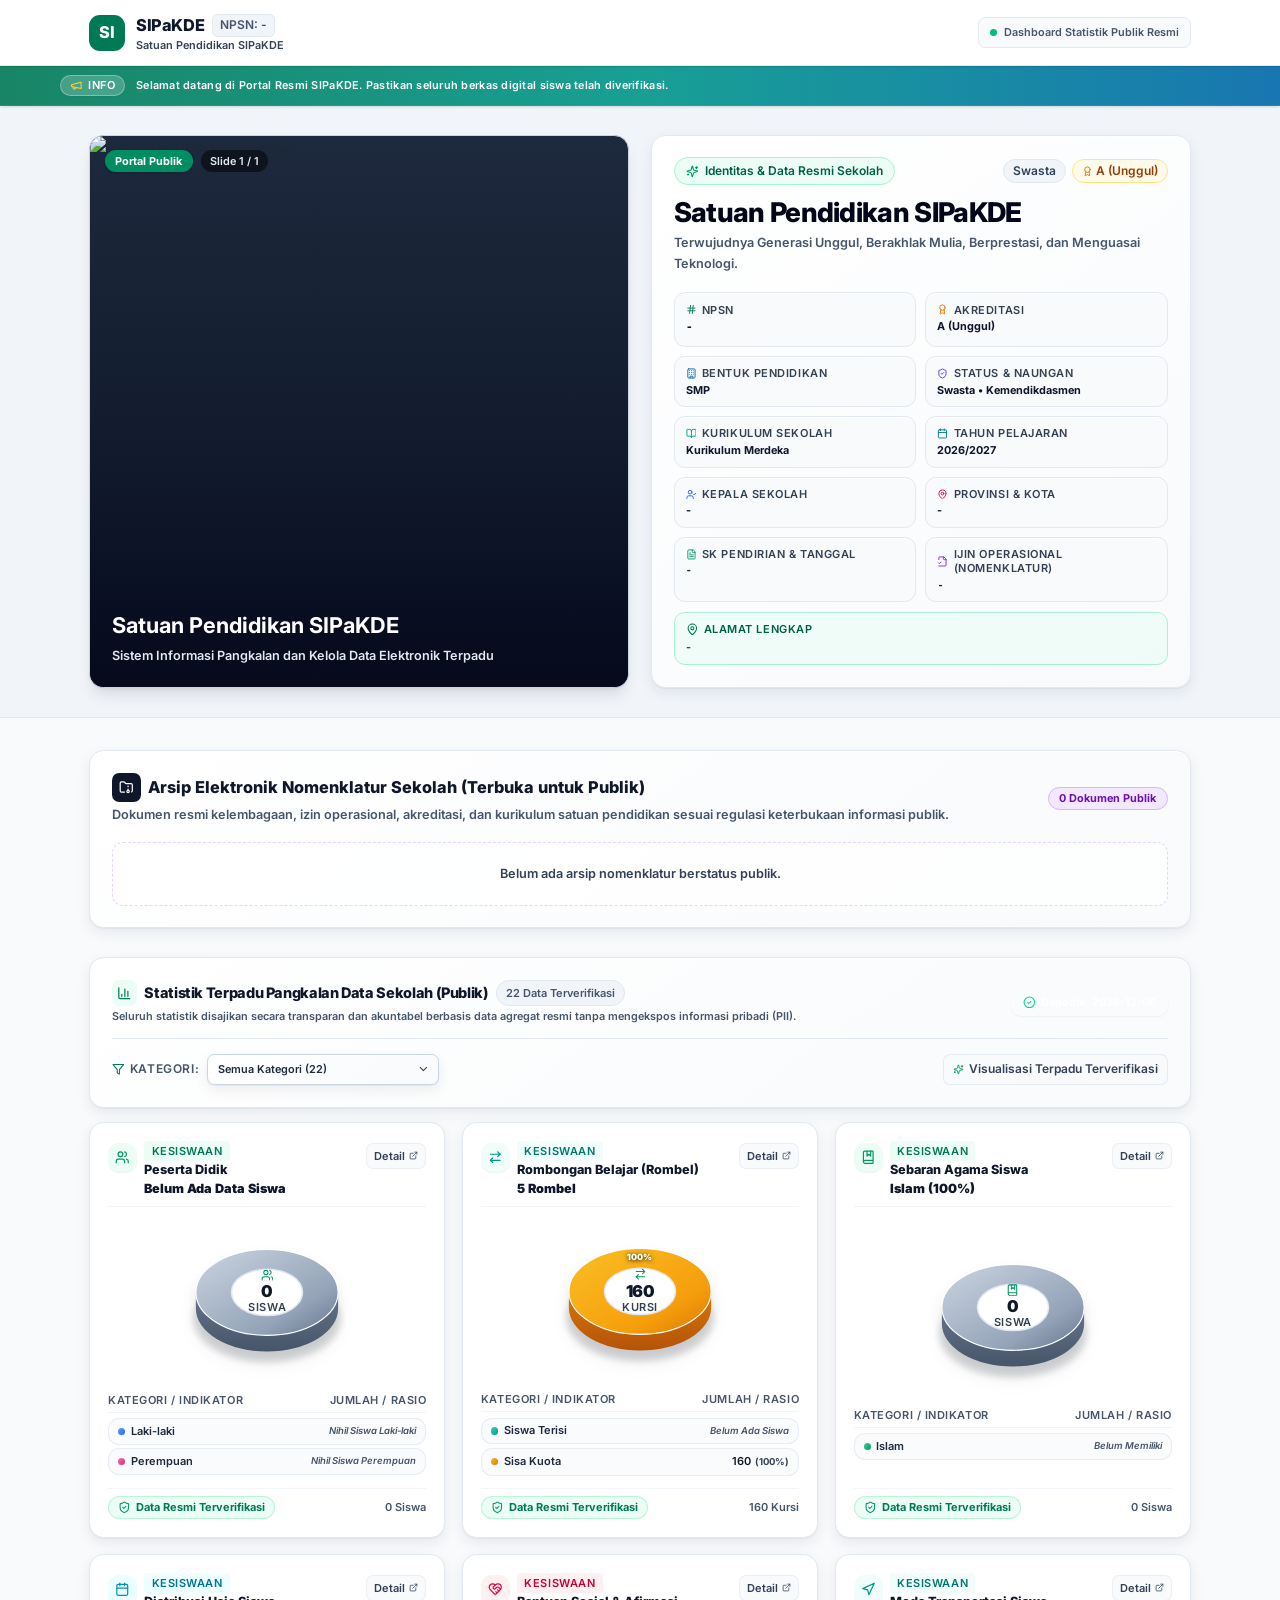
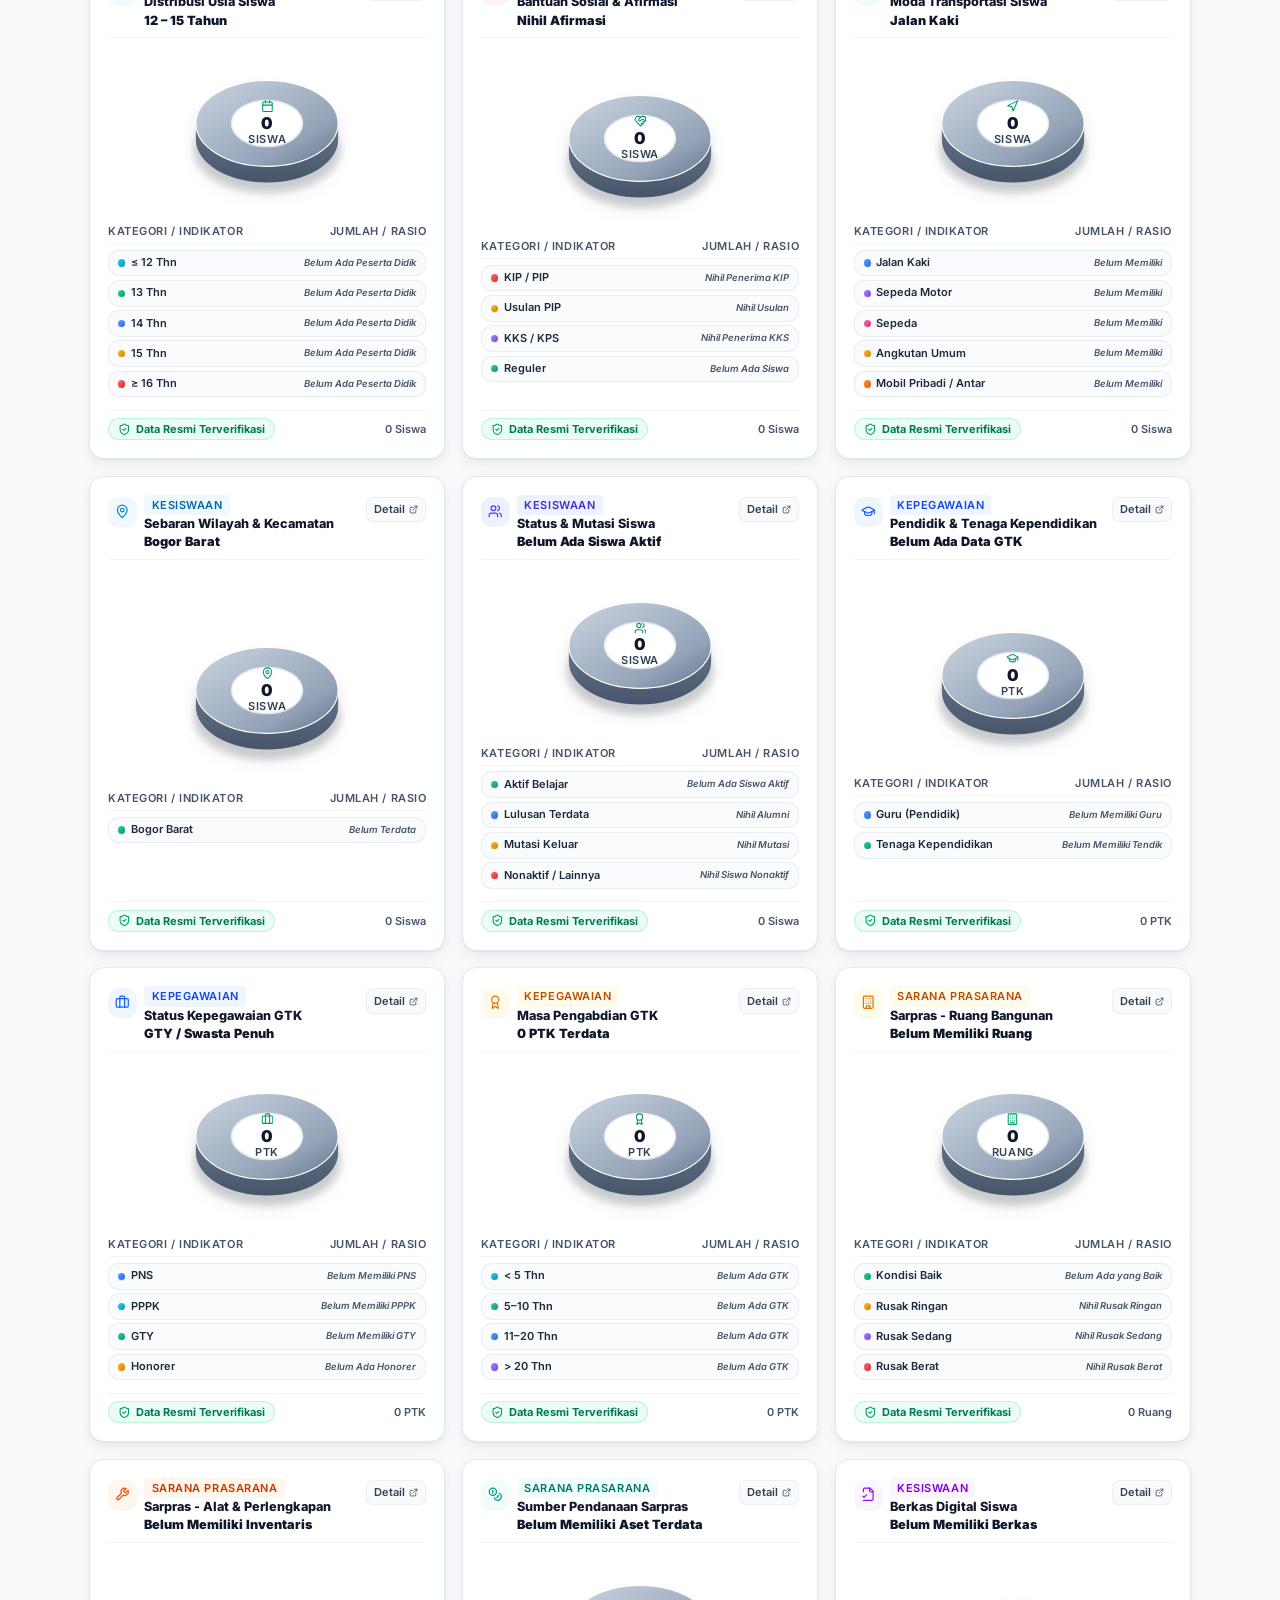
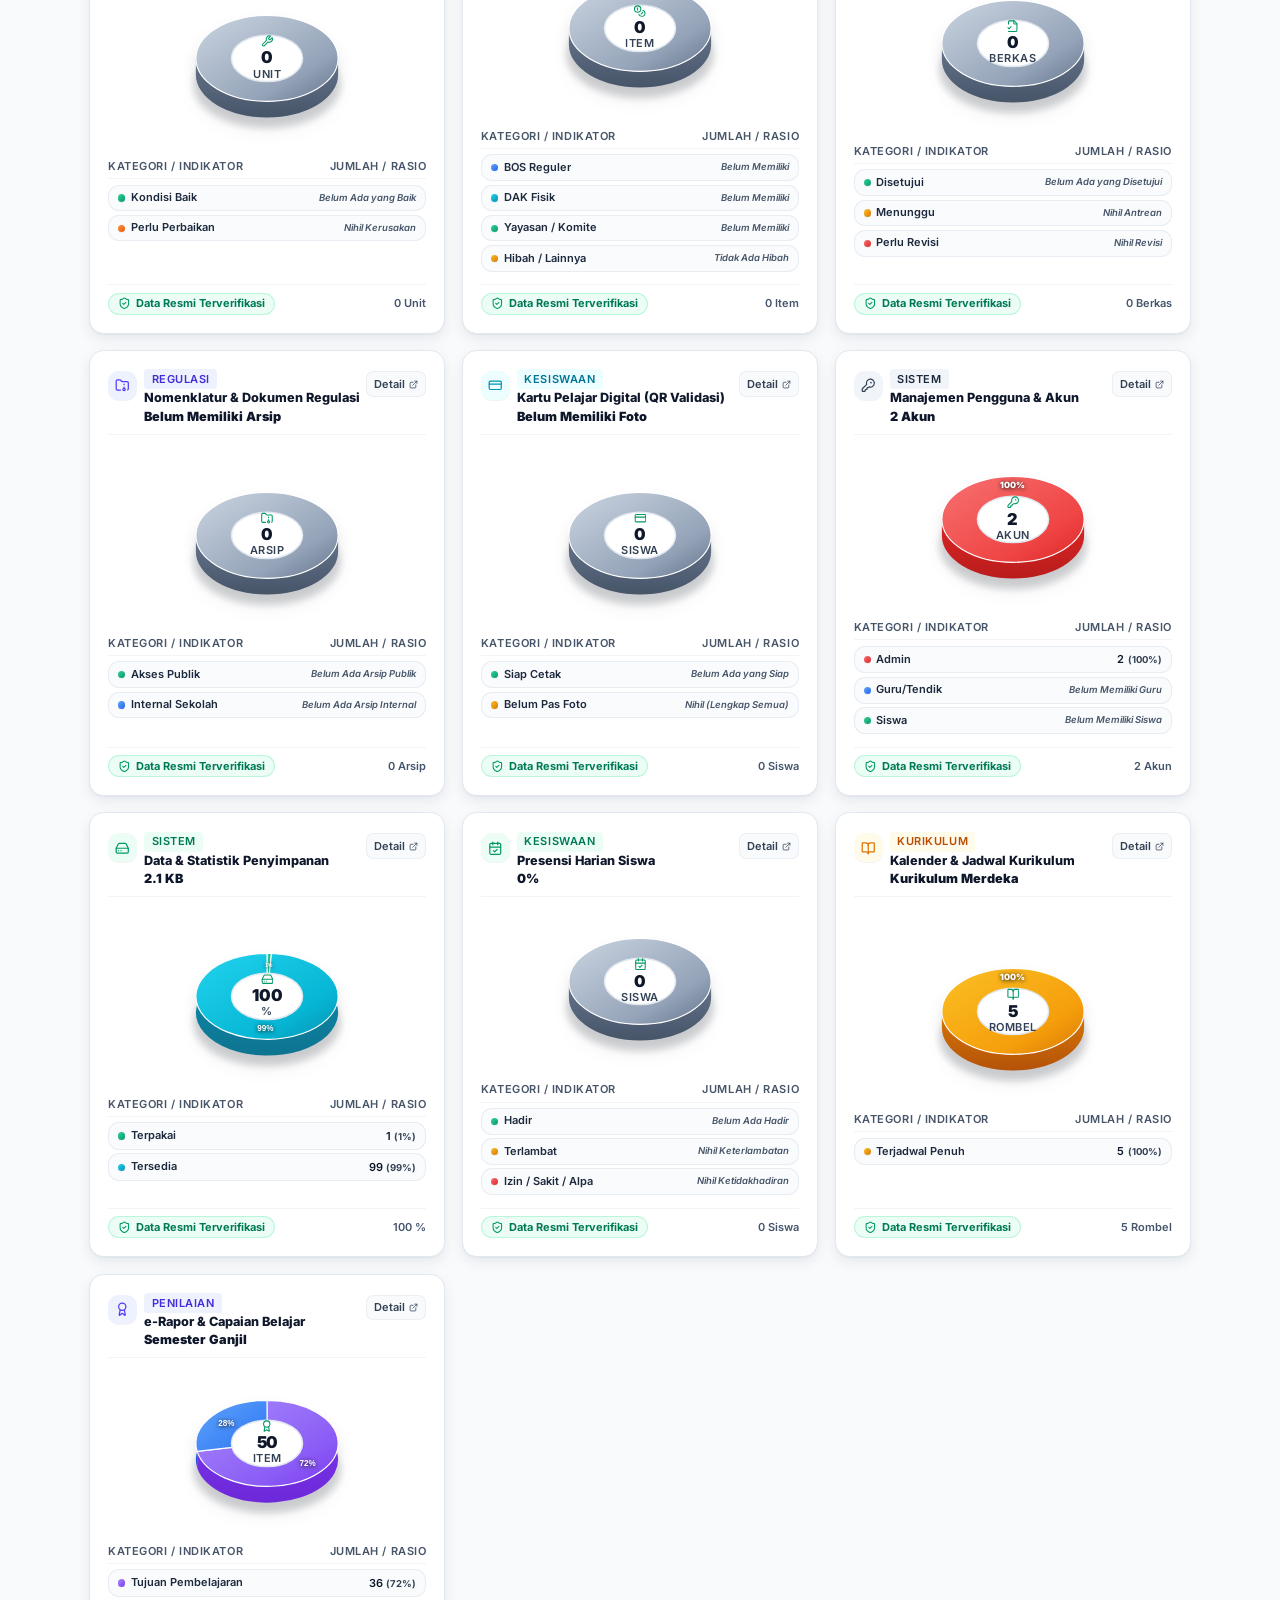
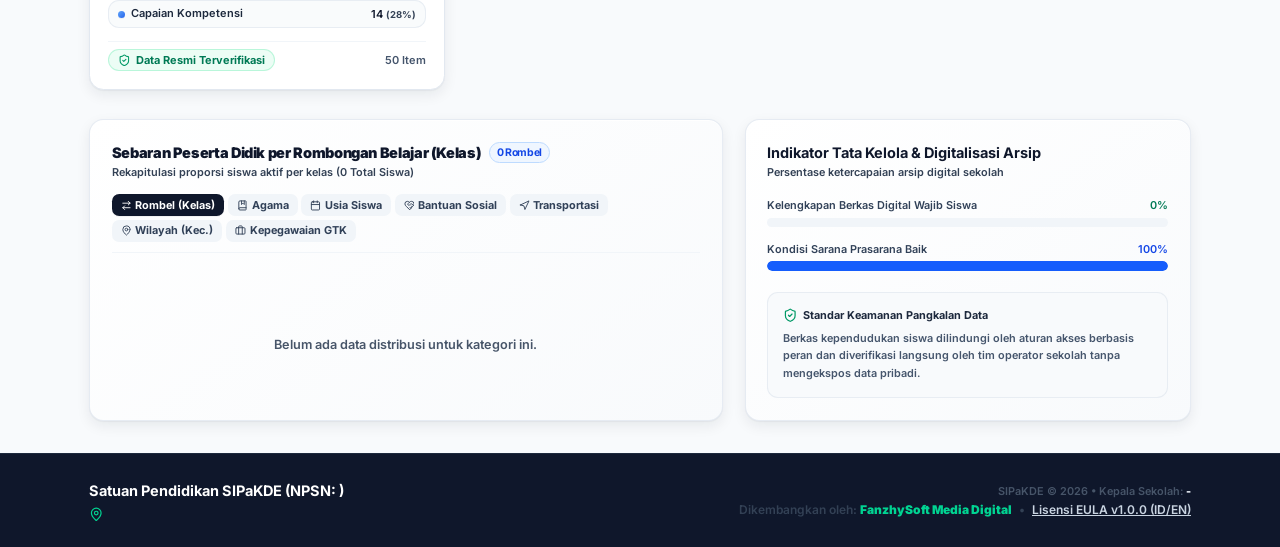
==== index.html @ 1f81cbe5 "deploy: rilis produksi SIPaKDE ke GitHub Pages (2026-11-21T09:12:42.911Z)" ====
<!doctype html>
<html lang="id">
  <head>
    <meta charset="UTF-8" />
    <meta name="viewport" content="width=device-width, initial-scale=1.0" />
    <title>SIPaKDE - Sistem Informasi Pangkalan & Kelola Data Elektronik</title>
    <link rel="preconnect" href="https://fonts.googleapis.com">
    <link rel="preconnect" href="https://fonts.gstatic.com" crossorigin>
    <link href="https://fonts.googleapis.com/css2?family=Inter:wght@500;600;700;800;900&family=Plus+Jakarta+Sans:wght@500;600;700;800&display=swap" rel="stylesheet">
    <script type="module" crossorigin src="/assets/index-9GN5Nt71.js"></script>
    <link rel="modulepreload" crossorigin href="/assets/vendor-react-Dmh8BX8j.js">
    <link rel="modulepreload" crossorigin href="/assets/vendor-firebase-DL-Dt56E.js">
    <link rel="modulepreload" crossorigin href="/assets/vendor-icons-DaFmA_gc.js">
    <link rel="stylesheet" crossorigin href="/assets/index-DhqHWlbW.css">
  </head>
  <body class="bg-slate-50 text-slate-900 font-medium selection:bg-emerald-600 selection:text-white">
    <div id="root"></div>
  </body>
</html>
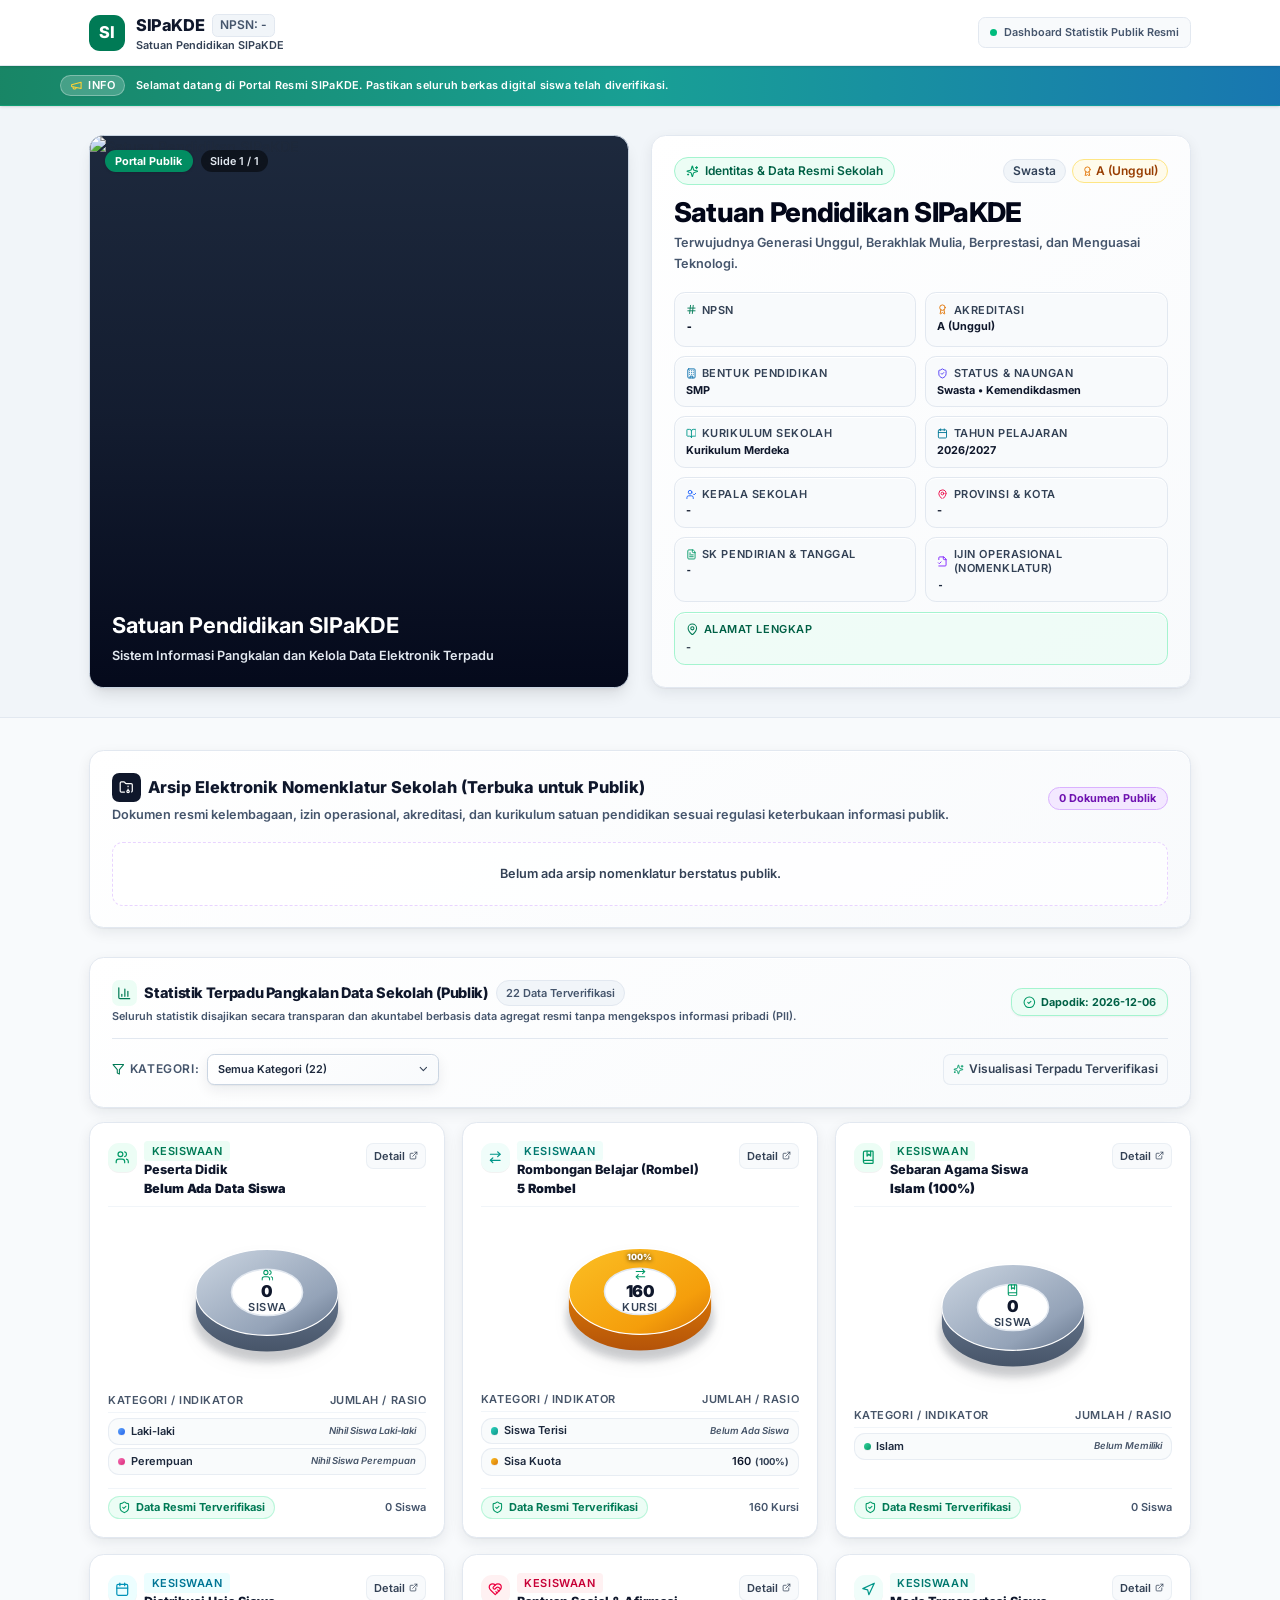
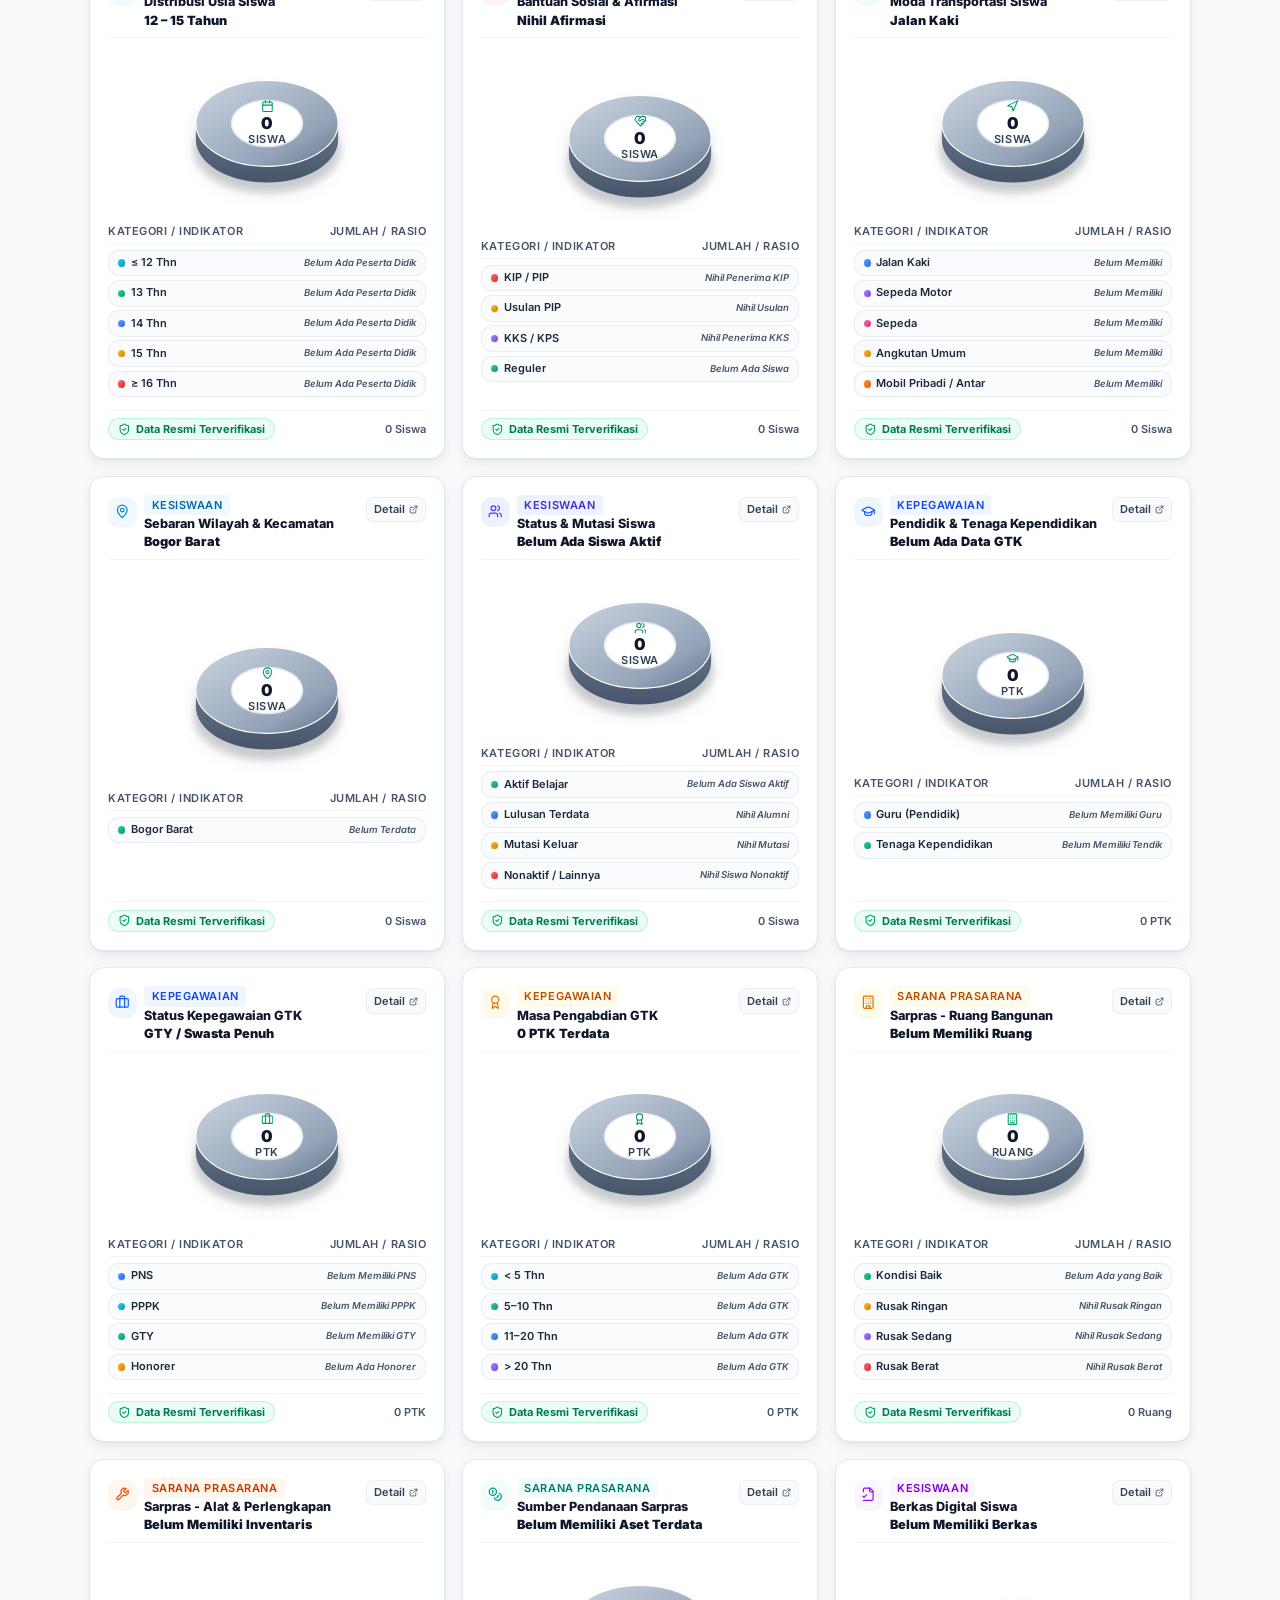
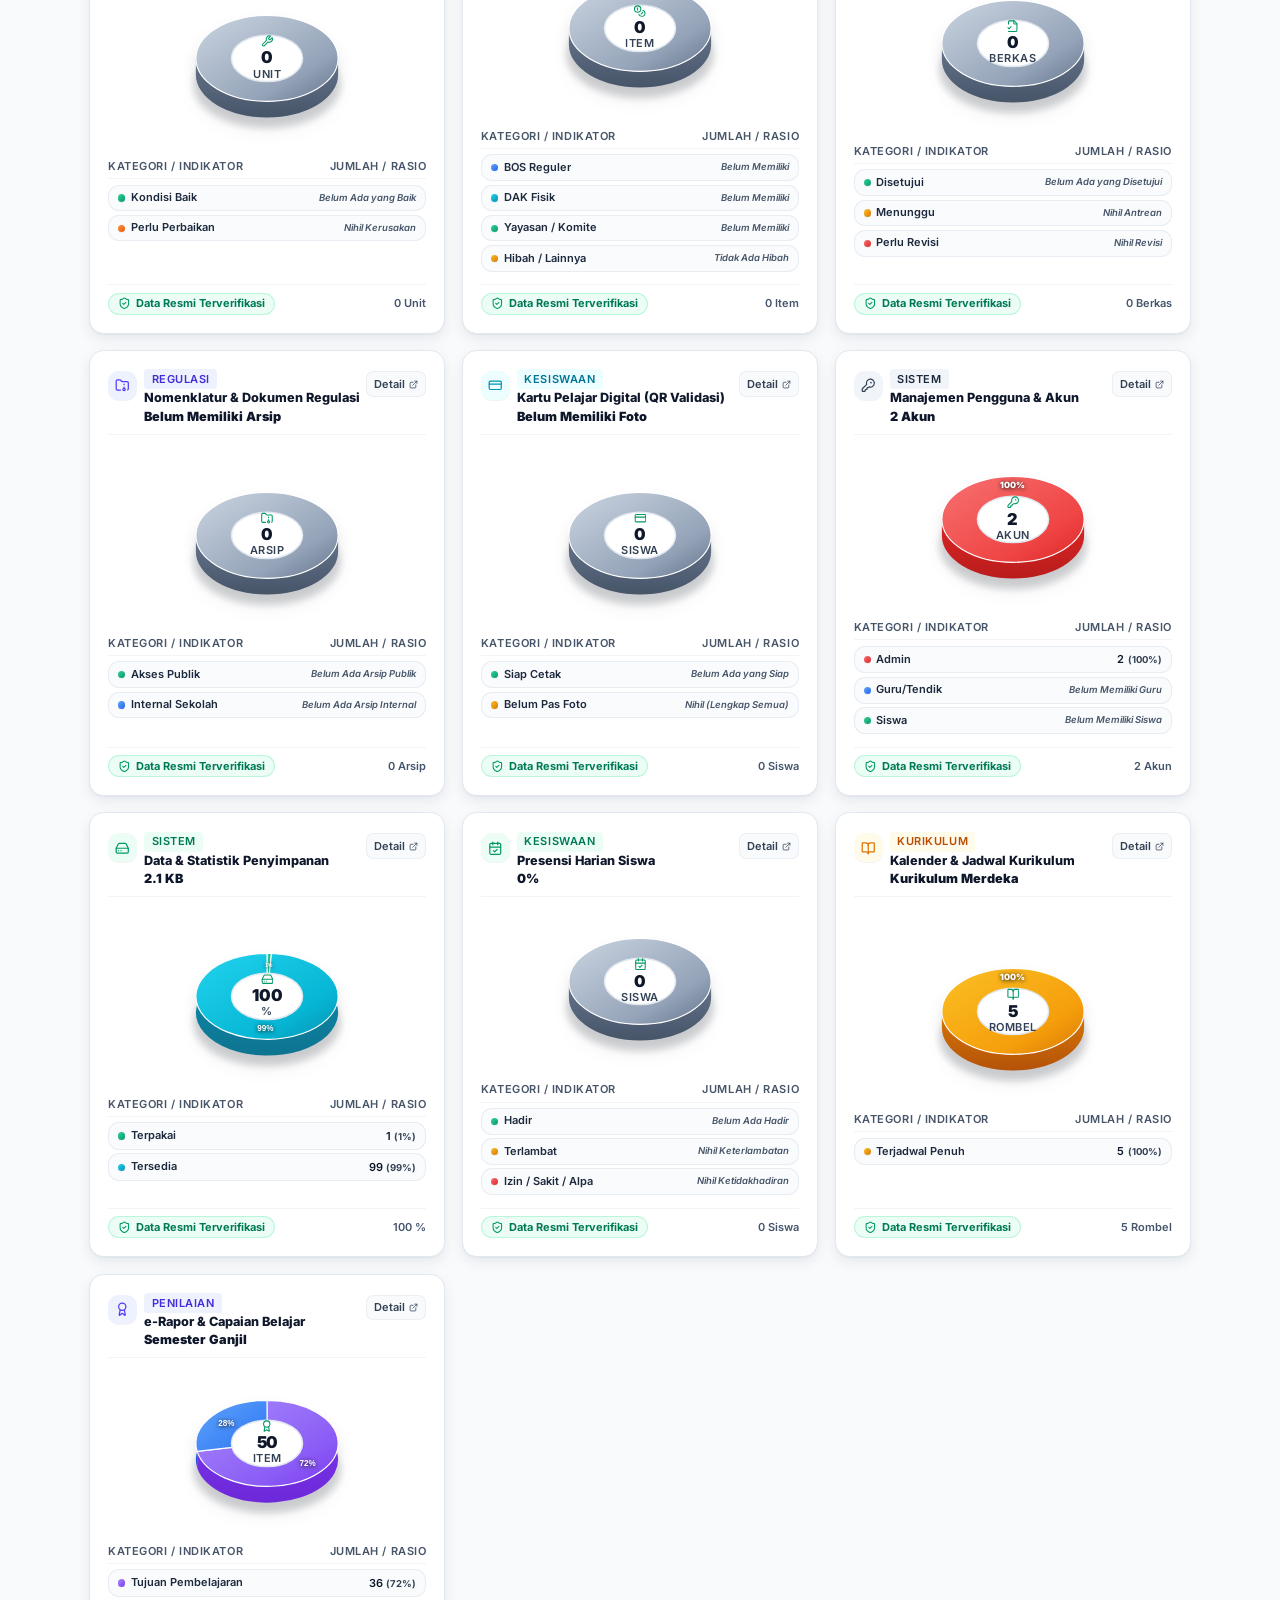
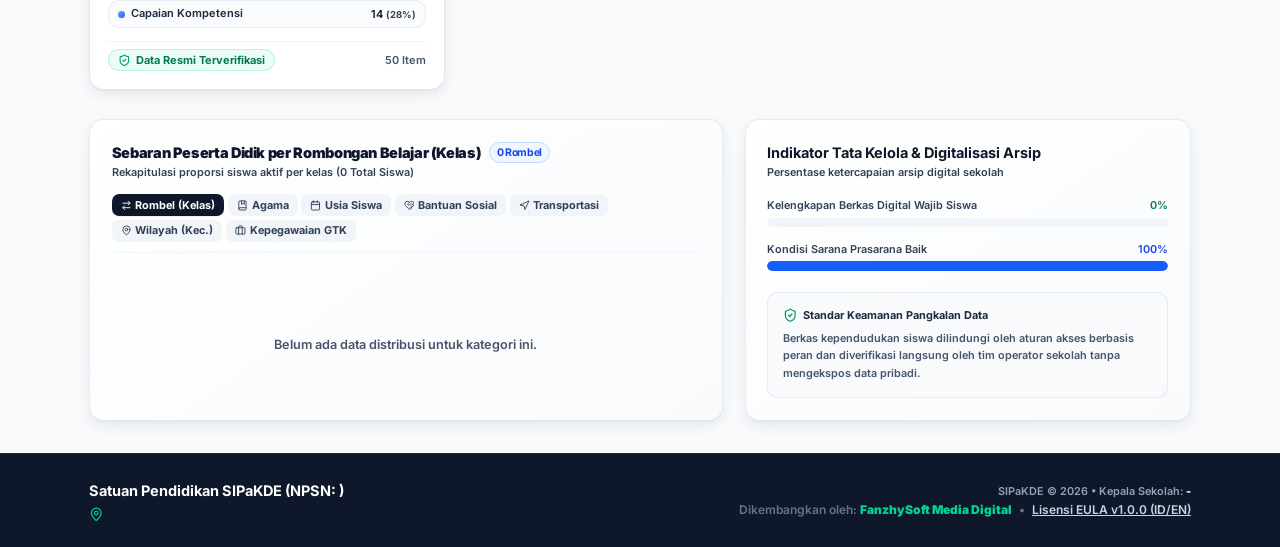
==== commit 17fa371a: "deploy: rilis produksi SIPaKDE ke GitHub Pages (2026-11-27T12:19:14.542Z)" ====
--- a/index.html
+++ b/index.html
@@ -1,19 +1,29 @@
-<!doctype html>
-<html lang="id">
-  <head>
-    <meta charset="UTF-8" />
-    <meta name="viewport" content="width=device-width, initial-scale=1.0" />
-    <title>SIPaKDE - Sistem Informasi Pangkalan & Kelola Data Elektronik</title>
-    <link rel="preconnect" href="https://fonts.googleapis.com">
-    <link rel="preconnect" href="https://fonts.gstatic.com" crossorigin>
-    <link href="https://fonts.googleapis.com/css2?family=Inter:wght@500;600;700;800;900&family=Plus+Jakarta+Sans:wght@500;600;700;800&display=swap" rel="stylesheet">
-    <script type="module" crossorigin src="/assets/index-9GN5Nt71.js"></script>
+<!doctype html>
+<html lang="id">
+  <head>
+    <meta charset="UTF-8" />
+    <meta name="viewport" content="width=device-width, initial-scale=1.0" />
+    <meta name="description" content="SIPaKDE - Sistem Informasi Pangkalan dan Kelola Data Elektronik Satuan Pendidikan" />
+    <link rel="icon" type="image/svg+xml" href="data:image/svg+xml,%3Csvg xmlns='http://www.w3.org/2000/svg' viewBox='0 0 64 64'%3E%3Crect width='64' height='64' rx='14' fill='%23059669'/%3E%3Ctext x='50%25' y='55%25' text-anchor='middle' dominant-baseline='middle' font-family='sans-serif' font-weight='900' font-size='28' fill='white'%3ES%3C/text%3E%3C/svg%3E" />
+    <title>SIPaKDE - Sistem Informasi Pangkalan & Kelola Data Elektronik</title>
+    <link rel="preconnect" href="https://firestore.googleapis.com" crossorigin>
+    <link rel="preconnect" href="https://sipakde-drive-proxy.smpaibgr.workers.dev" crossorigin>
+    <link rel="preconnect" href="https://fonts.googleapis.com">
+    <link rel="preconnect" href="https://fonts.gstatic.com" crossorigin>
+    <link rel="preconnect" href="https://challenges.cloudflare.com" crossorigin>
+    <link rel="dns-prefetch" href="https://challenges.cloudflare.com">
+    <script src="https://challenges.cloudflare.com/turnstile/v0/api.js?render=explicit" async defer></script>
+    <link href="https://fonts.googleapis.com/css2?family=Inter:wght@500;600;700;800;900&family=Plus+Jakarta+Sans:wght@500;600;700;800&display=swap" rel="stylesheet" media="print" onload="this.media='all'">
+    <noscript><link href="https://fonts.googleapis.com/css2?family=Inter:wght@500;600;700;800;900&family=Plus+Jakarta+Sans:wght@500;600;700;800&display=swap" rel="stylesheet"></noscript>
+    <script type="module" crossorigin src="/assets/index-_a_FTGva.js"></script>
     <link rel="modulepreload" crossorigin href="/assets/vendor-react-Dmh8BX8j.js">
-    <link rel="modulepreload" crossorigin href="/assets/vendor-firebase-DL-Dt56E.js">
-    <link rel="modulepreload" crossorigin href="/assets/vendor-icons-DaFmA_gc.js">
-    <link rel="stylesheet" crossorigin href="/assets/index-DhqHWlbW.css">
-  </head>
-  <body class="bg-slate-50 text-slate-900 font-medium selection:bg-emerald-600 selection:text-white">
-    <div id="root"></div>
-  </body>
-</html>
+    <link rel="modulepreload" crossorigin href="/assets/vendor-firebase-Bd-mxMxZ.js">
+    <link rel="modulepreload" crossorigin href="/assets/vendor-qrcode-D2a4Law6.js">
+    <link rel="modulepreload" crossorigin href="/assets/vendor-icons-Cvautaf0.js">
+    <link rel="stylesheet" crossorigin href="/assets/index-C0RrnV1O.css">
+  </head>
+  <body class="bg-slate-50 text-slate-900 font-medium selection:bg-emerald-600 selection:text-white">
+    <div id="root"></div>+
+  </body>
+</html>
